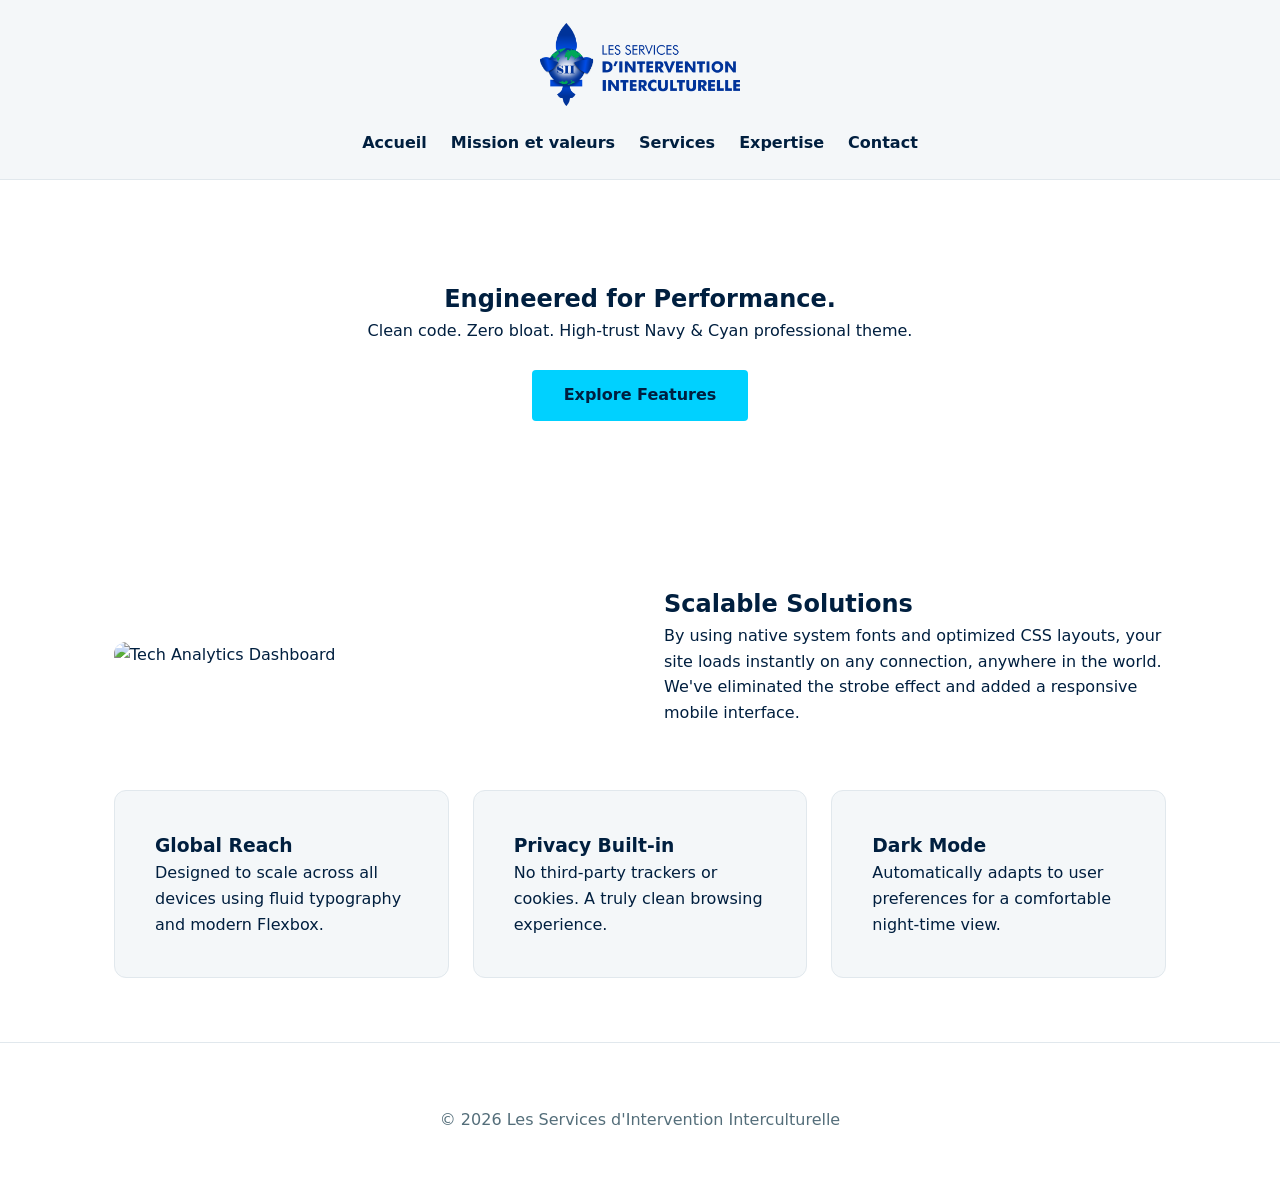
==== index.html @ c5ea5579 "Add files via upload" ====
<!DOCTYPE html>
<html lang="en">
<head>
    <meta charset="UTF-8">
    <meta name="viewport" content="width=device-width, initial-scale=1.0">
    <title>Les Services d'Intervention Interculturelle</title>
<link rel="icon" type="image/png" href="/favicon-96x96.png" sizes="96x96" />
<link rel="icon" type="image/svg+xml" href="/favicon.svg" />
<link rel="shortcut icon" href="/favicon.ico" />
<link rel="apple-touch-icon" sizes="180x180" href="/apple-touch-icon.png" />
<meta name="apple-mobile-web-app-title" content="Les SII" />
<link rel="manifest" href="/site.webmanifest" />    <link rel="stylesheet" href="style.css">
</head>
<body>

    <div class="header-wrapper">
        <header class="site-header" id="mainHeader">
            <div class="container header-content">
                <div class="logo-wrapper">
                    <img src="logo_officiel.png" 
                         alt="Logo" class="main-logo">
                </div>

                <button class="menu-toggle" id="menuToggle" aria-label="Toggle Menu">
                    <span></span>
                    <span></span>
                    <span></span>
                </button>

                <nav class="site-nav" id="siteNav">
                    <ul>
                        <li><a href="index.html">Accueil</a></li>
                        <li><a href="mission.html">Mission et valeurs</a></li>
                        <li><a href="services.html">Services</a></li>
                        <li><a href="expertise.html">Expertise</a></li>
                        <li><a href="contact.html">Contact</a></li>
                    </ul>
                </nav>
            </div>
        </header>
    </div>

    <main class="container">
        <section id="home" class="hero">
            <h1>Engineered for Performance.</h1>
            <p>Clean code. Zero bloat. High-trust Navy & Cyan professional theme.</p>
            <br>
            <a href="#about" class="btn">Explore Features</a>
        </section>

        <section id="about" class="split-layout">
            <div class="split-image">
                <img src="https://images.unsplash.com/photo-1460925895917-afdab827c52f?auto=format&fit=crop&w=800&q=80" alt="Tech Analytics Dashboard">
            </div>
            <div class="split-text">
                <h2>Scalable Solutions</h2>
                <p>By using native system fonts and optimized CSS layouts, your site loads instantly on any connection, anywhere in the world. We've eliminated the strobe effect and added a responsive mobile interface.</p>
            </div>
        </section>

        <section id="features" class="grid">
            <div class="card">
                <h3>Global Reach</h3>
                <p>Designed to scale across all devices using fluid typography and modern Flexbox.</p>
            </div>
            <div class="card">
                <h3>Privacy Built-in</h3>
                <p>No third-party trackers or cookies. A truly clean browsing experience.</p>
            </div>
            <div class="card">
                <h3>Dark Mode</h3>
                <p>Automatically adapts to user preferences for a comfortable night-time view.</p>
            </div>
        </section>
    </main>

    <footer class="site-footer" id="contact">
        <p>&copy; 2026 Les Services d'Intervention Interculturelle</p>
    </footer>

    <script src="script.js"></script>
</body>
</html>
---- style.css ----
:root {
    --bg-color: #ffffff;
    --surface-color: #f4f7f9;
    --text-main: #001f3f;
    --text-muted: #546e7a;
    --primary: #00d1ff;
    --border: #e1e8ed;
    --header-large: 180px;
    --header-small: 70px;
}

@media (prefers-color-scheme: dark) {
    :root {
        --bg-color: #001f3f;
        --surface-color: #002b56;
        --text-main: #ffffff;
        --text-muted: #94a3b8;
        --border: #003a70;
    }
}

*, *::before, *::after { box-sizing: border-box; margin: 0; padding: 0; }
body { font-family: system-ui, -apple-system, sans-serif; background: var(--bg-color); color: var(--text-main); scroll-behavior: smooth; line-height: 1.6; }

/* --- HEADER & NAVIGATION --- */
.header-wrapper { height: var(--header-large); width: 100%; }

.site-header {
    background: var(--surface-color);
    border-bottom: 1px solid var(--border);
    position: fixed;
    top: 0; width: 100%;
    height: var(--header-large);
    z-index: 1000;
    display: flex;
    align-items: center;
}

.header-content {
    display: flex;
    flex-direction: column;
    align-items: center;
    width: 100%;
    max-width: 1100px;
    margin: 0 auto;
    padding: 0 1.5rem;
}

.main-logo { width: 200px; height: auto; }

.site-nav ul {
    list-style: none;
    display: flex;
    gap: 1.5rem;
    margin-top: 1rem;
}

.site-nav a { color: var(--text-main); text-decoration: none; font-weight: 600; }

/* --- HAMBURGER ANIMATION --- */
.menu-toggle {
    display: none;
    flex-direction: column;
    gap: 6px;
    background: none;
    border: none;
    cursor: pointer;
    z-index: 1001;
}

.menu-toggle span {
    display: block;
    width: 28px;
    height: 3px;
    background: var(--text-main);
    border-radius: 3px;
    transition: 0.3s ease-in-out;
}

.menu-toggle.active span:nth-child(1) { transform: translateY(9px) rotate(45deg); }
.menu-toggle.active span:nth-child(2) { opacity: 0; }
.menu-toggle.active span:nth-child(3) { transform: translateY(-9px) rotate(-45deg); }

/* --- SCROLLED STATE --- */
.site-header.scrolled {
    height: var(--header-small);
    box-shadow: 0 4px 20px rgba(0, 0, 0, 0.15);
}

.site-header.scrolled .header-content { flex-direction: row; justify-content: space-between; }
.site-header.scrolled .main-logo { width: 130px; }
.site-header.scrolled .site-nav ul { margin-top: 0; }

.site-header.scrolled .menu-toggle { display: flex; }

.site-header.scrolled .site-nav {
    display: none;
    position: absolute;
    top: var(--header-small);
    left: 0; width: 100%;
    background: var(--surface-color);
    padding: 2rem;
    border-bottom: 1px solid var(--border);
}

.site-header.scrolled .site-nav.active { display: block; }
.site-header.scrolled .site-nav ul { flex-direction: column; align-items: center; gap: 2rem; }

/* --- CONTENT BLOCKS --- */
.container { max-width: 1100px; margin: 0 auto; padding: 0 1.5rem; }
.hero { text-align: center; padding: 100px 0; }
.btn { display: inline-block; background: var(--primary); color: #001f3f; padding: 0.8rem 2rem; border-radius: 4px; font-weight: bold; text-decoration: none; }

.split-layout { display: flex; flex-wrap: wrap; align-items: center; gap: 3rem; margin: 4rem 0; }
.split-image, .split-text { flex: 1 1 350px; }
.split-image img { width: 100%; border-radius: 12px; display: block; }

.grid { display: grid; grid-template-columns: repeat(auto-fit, minmax(280px, 1fr)); gap: 1.5rem; margin: 4rem 0; }
.card { background: var(--surface-color); padding: 2.5rem; border-radius: 12px; border: 1px solid var(--border); }
.site-footer { text-align: center; padding: 4rem 0; border-top: 1px solid var(--border); color: var(--text-muted); }
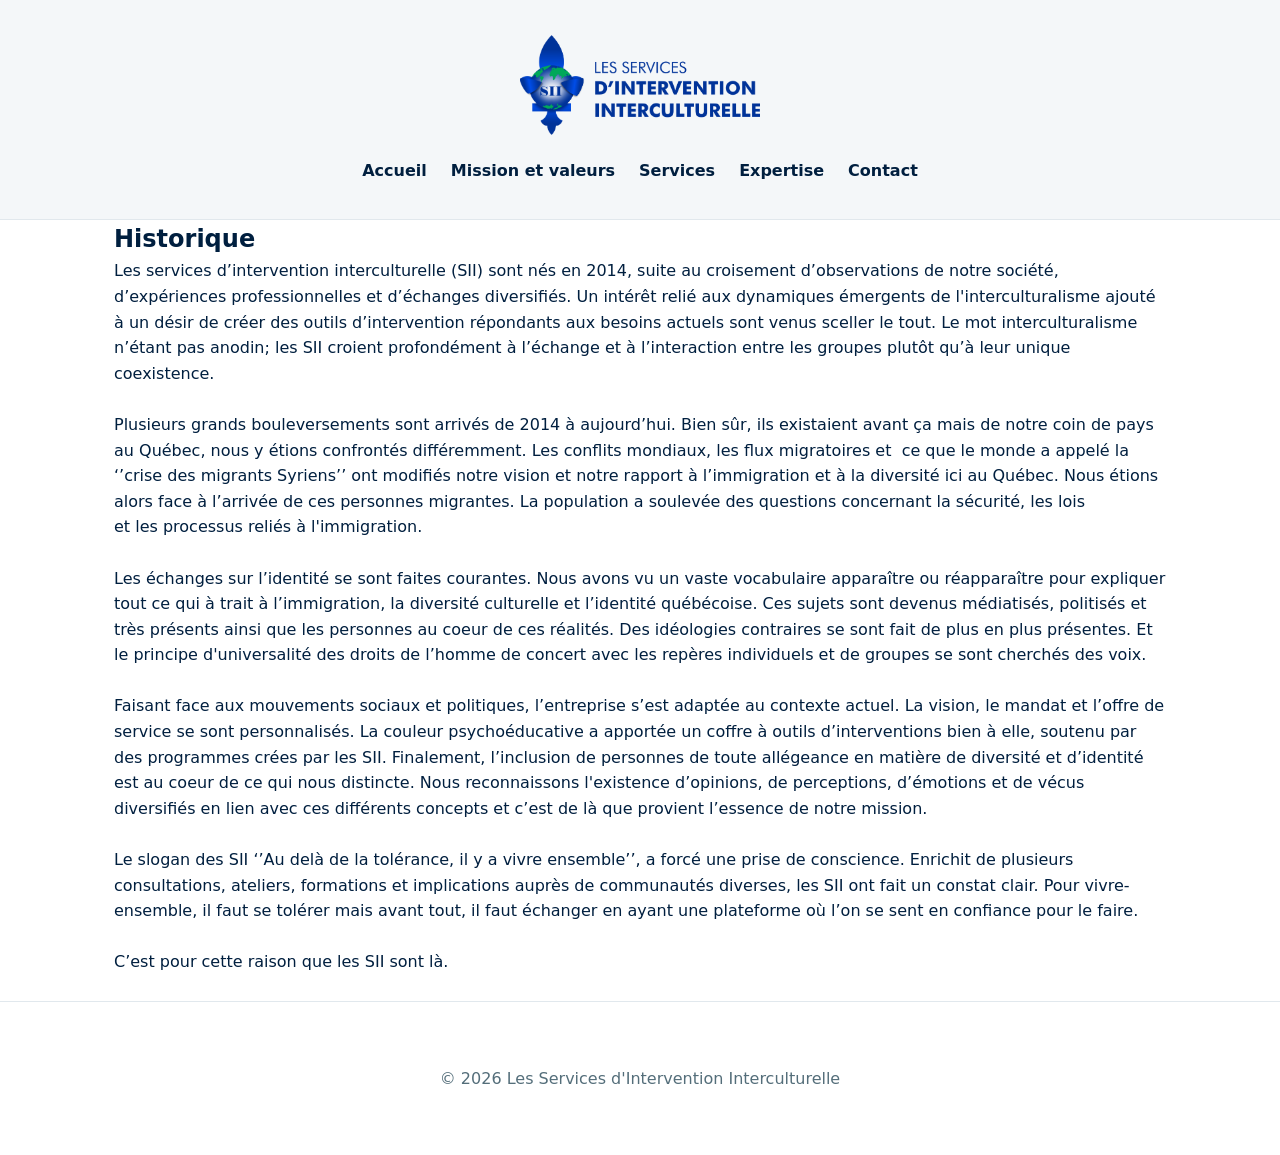
==== commit 96a7e112: "Add files via upload" ====
--- a/index.html
+++ b/index.html
@@ -41,37 +41,22 @@
     </div>
 
     <main class="container">
-        <section id="home" class="hero">
-            <h1>Engineered for Performance.</h1>
-            <p>Clean code. Zero bloat. High-trust Navy & Cyan professional theme.</p>
-            <br>
-            <a href="#about" class="btn">Explore Features</a>
+            <div class="split-text">
+                <h2>Historique</h2>
+            <p>Les services d’intervention interculturelle (SII) sont nés en 2014, suite au croisement d’observations de notre société, d’expériences professionnelles et d’échanges diversifiés. Un intérêt relié aux dynamiques émergents de l'interculturalisme ajouté à un désir de créer des outils d’intervention répondants aux besoins actuels sont venus sceller le tout. Le mot interculturalisme n’étant pas anodin; les SII croient profondément à l’échange et à l’interaction entre les groupes plutôt qu’à leur unique coexistence.
+<br><br>
+Plusieurs grands bouleversements sont arrivés de 2014 à aujourd’hui. Bien sûr, ils existaient avant ça mais de notre coin de pays au Québec, nous y étions confrontés différemment. Les conflits mondiaux, les flux migratoires et  ce que le monde a appelé la ‘’crise des migrants Syriens’’ ont modifiés notre vision et notre rapport à l’immigration et à la diversité ici au Québec. Nous étions alors face à l’arrivée de ces personnes migrantes. La population a soulevée des questions concernant la sécurité, les lois et les processus reliés à l'immigration. 
+<br><br>
+Les échanges sur l’identité se sont faites courantes. Nous avons vu un vaste vocabulaire apparaître ou réapparaître pour expliquer tout ce qui à trait à l’immigration, la diversité culturelle et l’identité québécoise. Ces sujets sont devenus médiatisés, politisés et très présents ainsi que les personnes au coeur de ces réalités. Des idéologies contraires se sont fait de plus en plus présentes. Et le principe d'universalité des droits de l’homme de concert avec les repères individuels et de groupes se sont cherchés des voix.
+<br><br>
+Faisant face aux mouvements sociaux et politiques, l’entreprise s’est adaptée au contexte actuel. La vision, le mandat et l’offre de service se sont personnalisés. La couleur psychoéducative a apportée un coffre à outils d’interventions bien à elle, soutenu par des programmes crées par les SII. Finalement, l’inclusion de personnes de toute allégeance en matière de diversité et d’identité est au coeur de ce qui nous distincte. Nous reconnaissons l'existence d’opinions, de perceptions, d’émotions et de vécus diversifiés en lien avec ces différents concepts et c’est de là que provient l’essence de notre mission.
+<br><br>
+Le slogan des SII ‘’Au delà de la tolérance, il y a vivre ensemble’’, a forcé une prise de conscience. Enrichit de plusieurs consultations, ateliers, formations et implications auprès de communautés diverses, les SII ont fait un constat clair. Pour vivre-ensemble, il faut se tolérer mais avant tout, il faut échanger en ayant une plateforme où l’on se sent en confiance pour le faire.
+<br><br>
+C’est pour cette raison que les SII sont là.<br><br>
+</p>
         </section>
 
-        <section id="about" class="split-layout">
-            <div class="split-image">
-                <img src="https://images.unsplash.com/photo-1460925895917-afdab827c52f?auto=format&fit=crop&w=800&q=80" alt="Tech Analytics Dashboard">
-            </div>
-            <div class="split-text">
-                <h2>Scalable Solutions</h2>
-                <p>By using native system fonts and optimized CSS layouts, your site loads instantly on any connection, anywhere in the world. We've eliminated the strobe effect and added a responsive mobile interface.</p>
-            </div>
-        </section>
-
-        <section id="features" class="grid">
-            <div class="card">
-                <h3>Global Reach</h3>
-                <p>Designed to scale across all devices using fluid typography and modern Flexbox.</p>
-            </div>
-            <div class="card">
-                <h3>Privacy Built-in</h3>
-                <p>No third-party trackers or cookies. A truly clean browsing experience.</p>
-            </div>
-            <div class="card">
-                <h3>Dark Mode</h3>
-                <p>Automatically adapts to user preferences for a comfortable night-time view.</p>
-            </div>
-        </section>
     </main>
 
     <footer class="site-footer" id="contact">
--- a/style.css
+++ b/style.css
@@ -5,7 +5,7 @@
     --text-muted: #546e7a;
     --primary: #00d1ff;
     --border: #e1e8ed;
-    --header-large: 180px;
+    --header-large: 220px;
     --header-small: 70px;
 }
 
@@ -46,7 +46,7 @@
     padding: 0 1.5rem;
 }
 
-.main-logo { width: 200px; height: auto; }
+.main-logo { width: 240px; height: auto; }
 
 .site-nav ul {
     list-style: none;
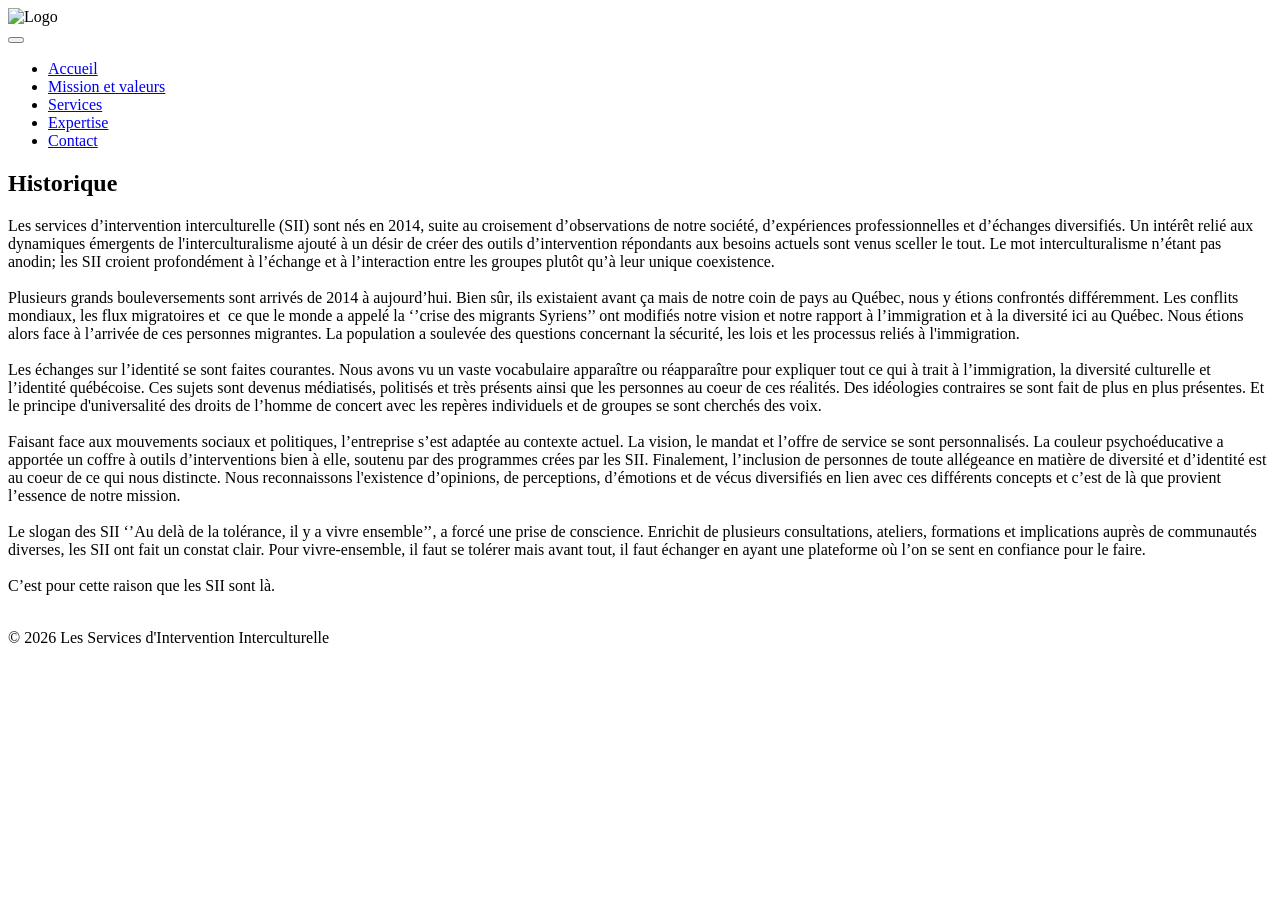
==== commit 4740d8b0: "Add files via upload" ====
--- a/index.html
+++ b/index.html
@@ -4,12 +4,12 @@
     <meta charset="UTF-8">
     <meta name="viewport" content="width=device-width, initial-scale=1.0">
     <title>Les Services d'Intervention Interculturelle</title>
-<link rel="icon" type="image/png" href="/favicon-96x96.png" sizes="96x96" />
-<link rel="icon" type="image/svg+xml" href="/favicon.svg" />
-<link rel="shortcut icon" href="/favicon.ico" />
-<link rel="apple-touch-icon" sizes="180x180" href="/apple-touch-icon.png" />
+<link rel="icon" type="image/png" href="https://www.les-sii.com/favicon-96x96.png" sizes="96x96" />
+<link rel="icon" type="image/svg+xml" href="https://www.les-sii.com/favicon.svg" />
+<link rel="shortcut icon" href="https://www.les-sii.com/favicon.ico" />
+<link rel="apple-touch-icon" sizes="180x180" href="https://www.les-sii.com/apple-touch-icon.png" />
 <meta name="apple-mobile-web-app-title" content="Les SII" />
-<link rel="manifest" href="/site.webmanifest" />    <link rel="stylesheet" href="style.css">
+<link rel="manifest" href="https://www.les-sii.com/site.webmanifest" />    <link rel="stylesheet" href="https://www.les-sii.com/style.css">
 </head>
 <body>
 
@@ -17,7 +17,7 @@
         <header class="site-header" id="mainHeader">
             <div class="container header-content">
                 <div class="logo-wrapper">
-                    <img src="logo_officiel.png" 
+                    <img src="https://www.les-sii.com/logo_officiel.png" 
                          alt="Logo" class="main-logo">
                 </div>
 
@@ -29,11 +29,11 @@
 
                 <nav class="site-nav" id="siteNav">
                     <ul>
-                        <li><a href="index.html">Accueil</a></li>
-                        <li><a href="mission.html">Mission et valeurs</a></li>
-                        <li><a href="services.html">Services</a></li>
-                        <li><a href="expertise.html">Expertise</a></li>
-                        <li><a href="contact.html">Contact</a></li>
+                        <li><a href="https://www.les-sii.com/index.html">Accueil</a></li>
+                        <li><a href="https://www.les-sii.com/mission.html">Mission et valeurs</a></li>
+                        <li><a href="https://www.les-sii.com/services.html">Services</a></li>
+                        <li><a href="https://www.les-sii.com/expertise.html">Expertise</a></li>
+                        <li><a href="https://www.les-sii.com/contact.html">Contact</a></li>
                     </ul>
                 </nav>
             </div>
@@ -63,6 +63,6 @@
         <p>&copy; 2026 Les Services d'Intervention Interculturelle</p>
     </footer>
 
-    <script src="script.js"></script>
+    <script src="https://www.les-sii.com/script.js"></script>
 </body>
 </html>
